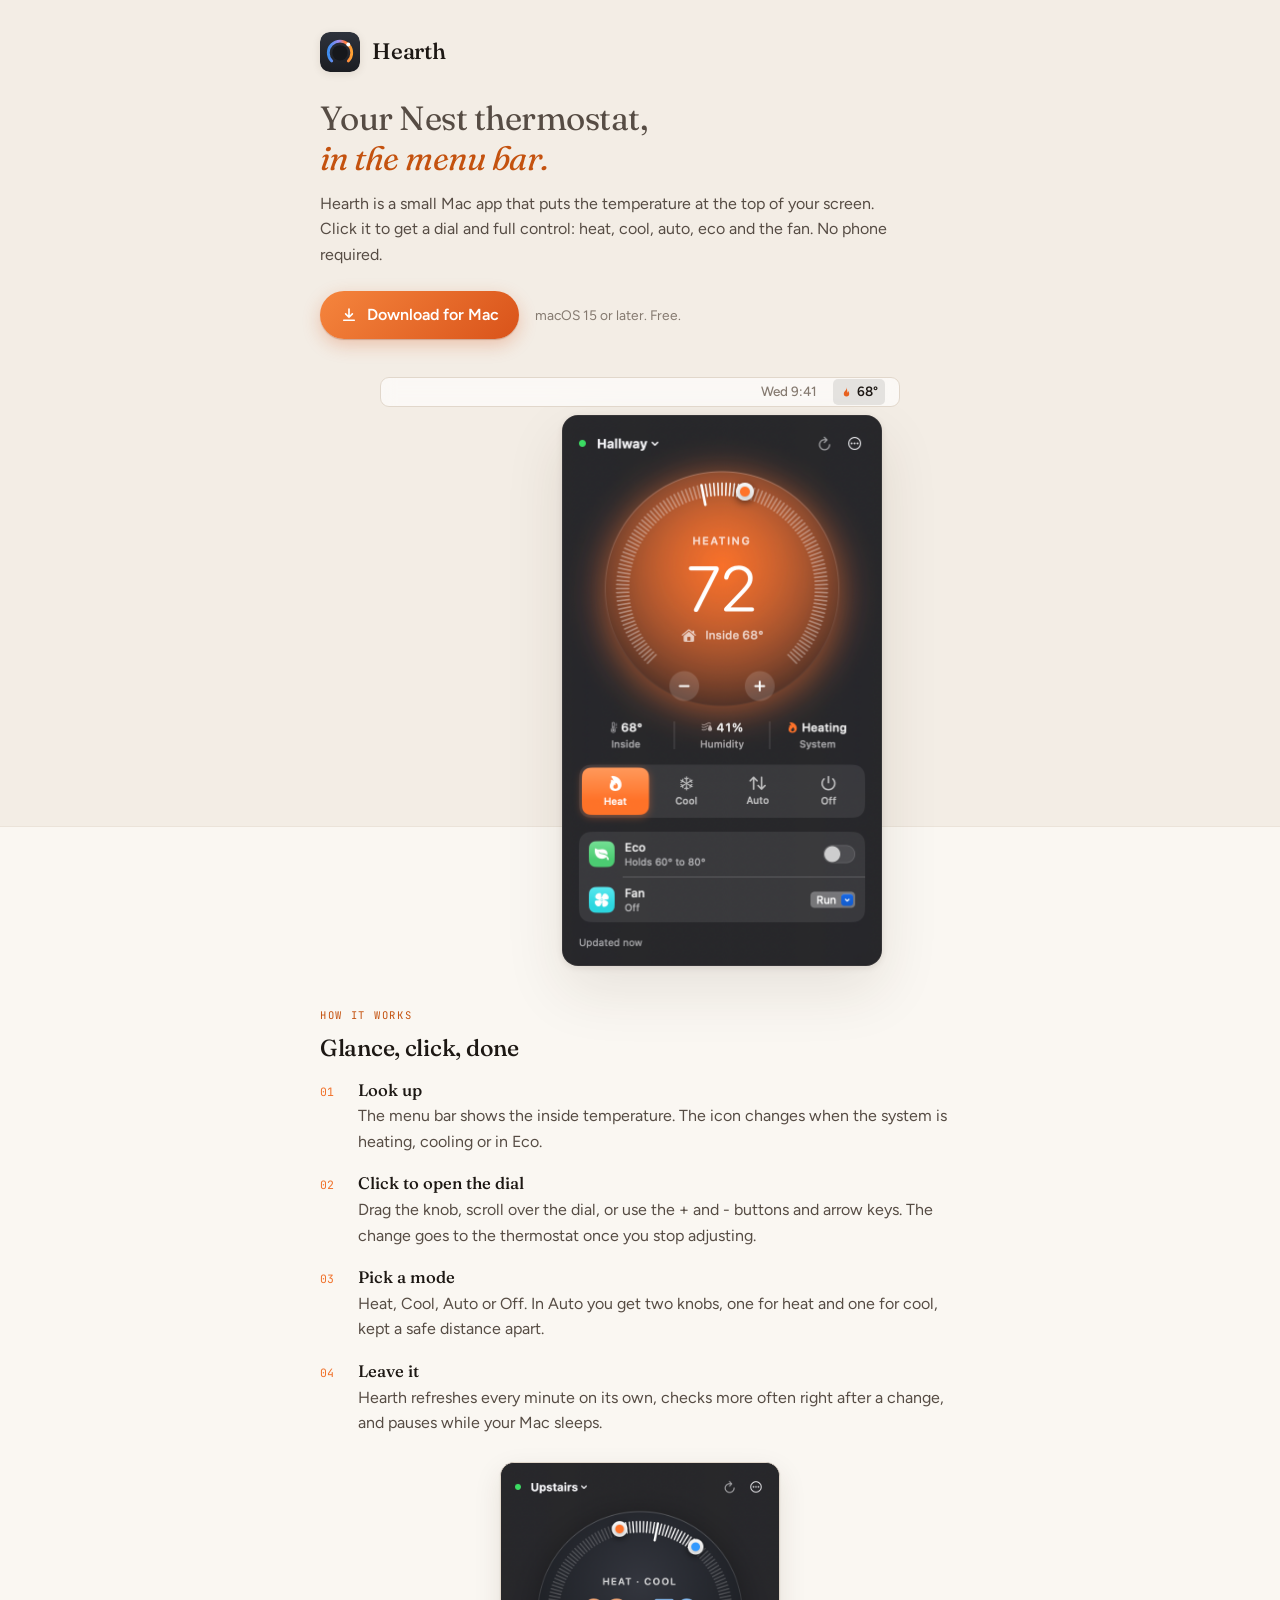
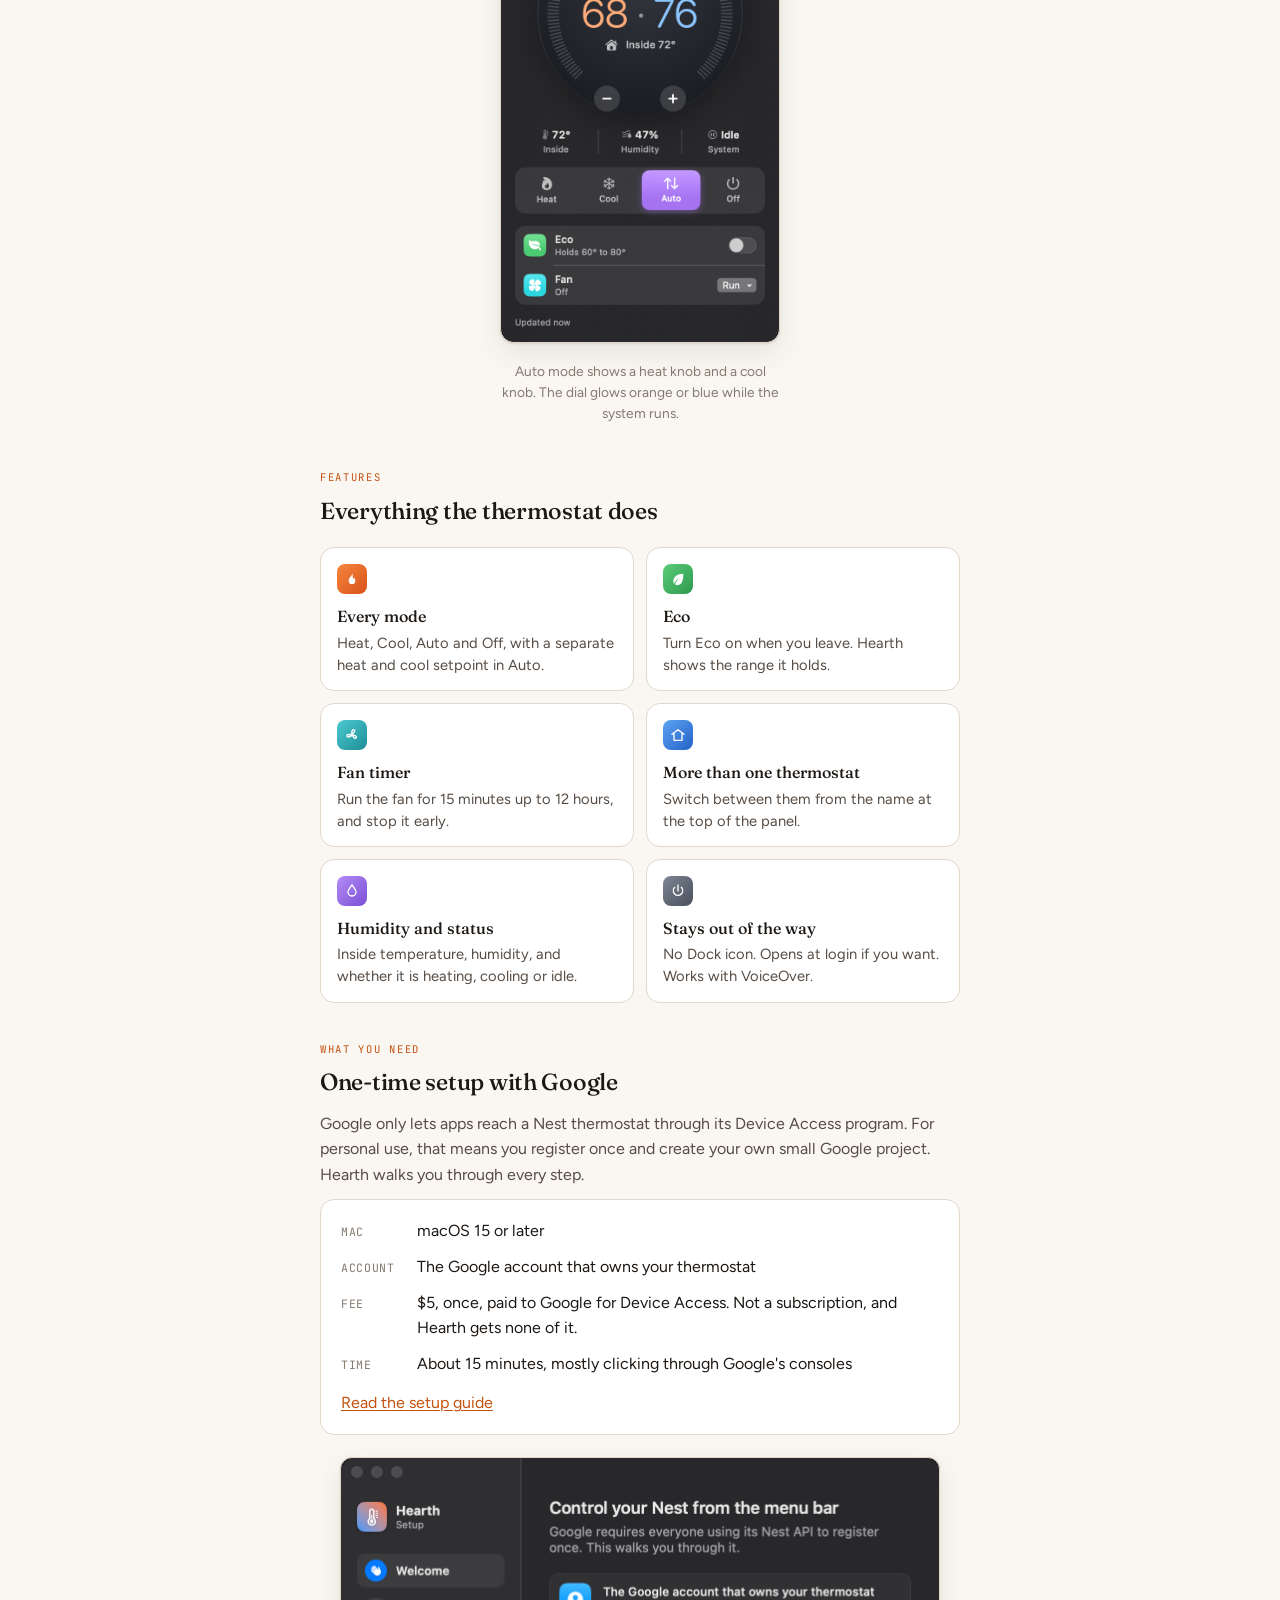
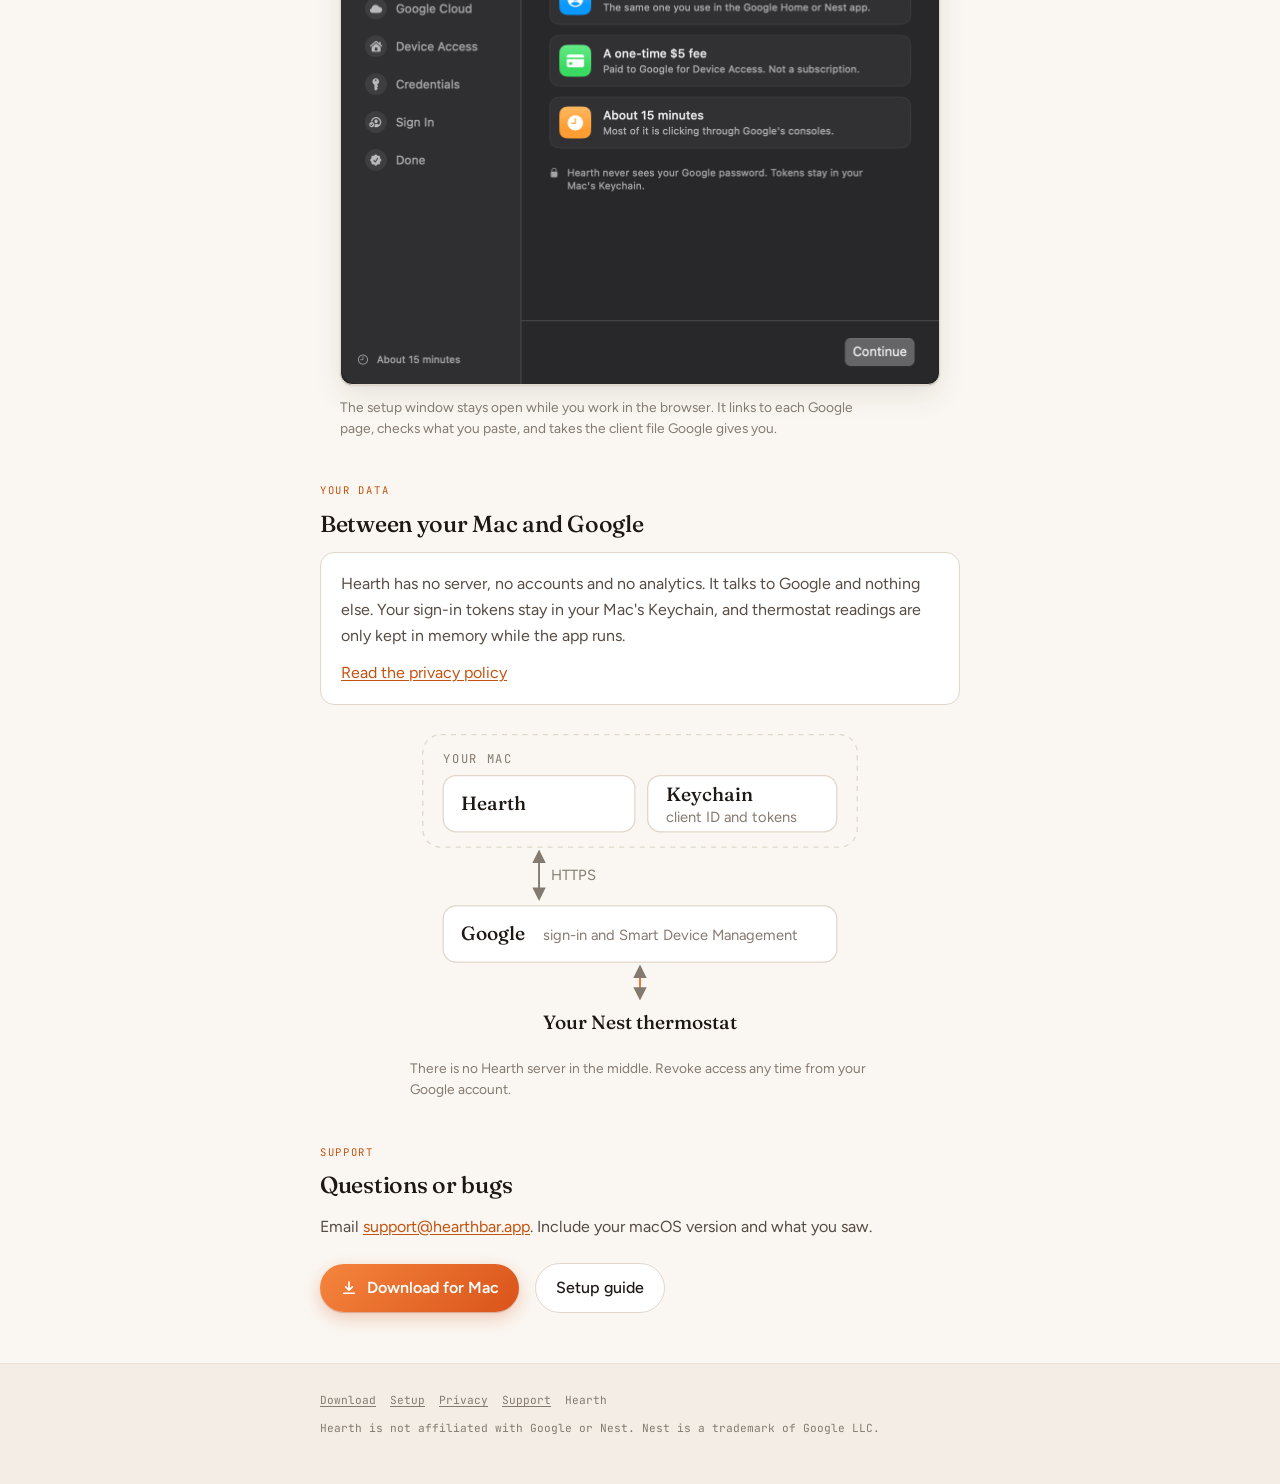
==== docs/index.html @ 0586a67e "Hearth: Mac menu bar app for Nest thermostats, plus hearthbar.app site - mac/: SwiftUI menu bar app " ====
<!doctype html>
<html lang="en">
<head>
<meta charset="utf-8">
<meta name="viewport" content="width=device-width, initial-scale=1">
<title>Hearth</title>
<meta name="description" content="A Mac menu bar app for your Nest thermostat. See the temperature at a glance and change it without picking up your phone.">
<link rel="icon" href="mark.svg">
<link rel="preconnect" href="https://fonts.gstatic.com" crossorigin>
<link rel="stylesheet" href="https://fonts.googleapis.com/css2?family=Fraunces:ital,opsz,wght@0,9..144,400;0,9..144,500;1,9..144,400&family=Figtree:wght@400;500;600&family=JetBrains+Mono:wght@400;500&display=swap">
<link rel="stylesheet" href="style.css">
</head>
<body>

<div class="wrap">
  <header class="top">
    <img class="mark" src="mark.svg" alt="">
    <div class="word">Hearth</div>
  </header>
  <p class="lede">Your Nest thermostat, <em>in the menu bar.</em></p>
  <p class="sub">Hearth is a small Mac app that puts the temperature at the top of your screen. Click it to get a dial and full control: heat, cool, auto, eco and the fan. No phone required.</p>
  <p class="get">
    <a class="button" href="https://github.com/hearthbar/hearth/releases/latest">
      <svg viewBox="0 0 24 24" fill="none" stroke="currentColor" stroke-width="2.2" stroke-linecap="round" stroke-linejoin="round" aria-hidden="true"><path d="M12 4v11m0 0-4.5-4.5M12 15l4.5-4.5M5 19h14"/></svg>
      Download for Mac
    </a>
    <span class="note">macOS 15 or later. Free.</span>
  </p>

  <div class="stage" aria-hidden="true">
    <div class="menubar">
      <span class="dim">Wed 9:41</span>
      <span class="item on">
        <svg viewBox="0 0 24 24" fill="#E8611F" aria-hidden="true"><path d="M12 2c1 3.2-.6 5-2.2 6.7C8.3 10.3 7 11.9 7 14.5a5 5 0 0 0 10 0c0-2.2-1-3.9-2.2-5.1.1 1.4-.4 2.6-1.4 3.1.4-3.3-.6-7.4-1.4-10.5Z"/></svg>
        68°
      </span>
    </div>
    <div class="panel">
      <img src="img/1-heating.png" width="640" height="1104" alt="">
    </div>
  </div>
</div>

<main>
  <div class="wrap">

    <section>
      <p class="eyebrow">How it works</p>
      <h2>Glance, click, done</h2>
      <ul class="steps">
        <li><span class="n">01</span><span><b>Look up</b>The menu bar shows the inside temperature. The icon changes when the system is heating, cooling or in Eco.</span></li>
        <li><span class="n">02</span><span><b>Click to open the dial</b>Drag the knob, scroll over the dial, or use the + and - buttons and arrow keys. The change goes to the thermostat once you stop adjusting.</span></li>
        <li><span class="n">03</span><span><b>Pick a mode</b>Heat, Cool, Auto or Off. In Auto you get two knobs, one for heat and one for cool, kept a safe distance apart.</span></li>
        <li><span class="n">04</span><span><b>Leave it</b>Hearth refreshes every minute on its own, checks more often right after a change, and pauses while your Mac sleeps.</span></li>
      </ul>

      <figure class="shots one">
        <div class="shot">
          <img src="img/2-auto.png" width="640" height="1104" loading="lazy" alt="The Upstairs thermostat in Auto mode. The dark dial has an orange heat knob at 68 and a blue cool knob at 76, with the inside temperature at 72 degrees. Below it: humidity 47 percent, mode buttons with Auto selected, an Eco switch and a Fan menu.">
        </div>
        <figcaption>Auto mode shows a heat knob and a cool knob. The dial glows orange or blue while the system runs.</figcaption>
      </figure>
    </section>

    <section>
      <p class="eyebrow">Features</p>
      <h2>Everything the thermostat does</h2>
      <div class="grid">
        <div class="tile">
          <div class="ic ember"><svg viewBox="0 0 24 24" fill="currentColor" aria-hidden="true"><path d="M12 2c1 3.2-.6 5-2.2 6.7C8.3 10.3 7 11.9 7 14.5a5 5 0 0 0 10 0c0-2.2-1-3.9-2.2-5.1.1 1.4-.4 2.6-1.4 3.1.4-3.3-.6-7.4-1.4-10.5Z"/></svg></div>
          <b>Every mode</b><span>Heat, Cool, Auto and Off, with a separate heat and cool setpoint in Auto.</span>
        </div>
        <div class="tile">
          <div class="ic leaf"><svg viewBox="0 0 24 24" fill="currentColor" aria-hidden="true"><path d="M20 4c-9 0-15 4.5-15 11.5 0 1.6.4 3 1 4.1C7.8 15 11 11.5 15.5 9.5 11.8 12 9 15.4 7.6 20.2 8.8 20.7 10 21 11.5 21 18 21 20 13 20 4Z"/></svg></div>
          <b>Eco</b><span>Turn Eco on when you leave. Hearth shows the range it holds.</span>
        </div>
        <div class="tile">
          <div class="ic teal"><svg viewBox="0 0 24 24" fill="none" stroke="currentColor" stroke-width="2" stroke-linecap="round" aria-hidden="true"><circle cx="12" cy="12" r="1.6" fill="currentColor"/><path d="M12 10.4c-1-3.4.2-6.4 2.6-6.4 2.3 0 2.5 3.4-2.6 6.4Zm1.4 2.4c3.4-.8 6 1.1 4.9 3.2-1.1 2-4.1.7-4.9-3.2Zm-2.8 0c-2.4 2.6-5.6 3-6.2.8-.6-2.3 2.4-3.6 6.2-.8Z"/></svg></div>
          <b>Fan timer</b><span>Run the fan for 15 minutes up to 12 hours, and stop it early.</span>
        </div>
        <div class="tile">
          <div class="ic cool"><svg viewBox="0 0 24 24" fill="none" stroke="currentColor" stroke-width="2" stroke-linecap="round" stroke-linejoin="round" aria-hidden="true"><path d="M3 11 12 4l9 7M6 9.5V20h12V9.5"/></svg></div>
          <b>More than one thermostat</b><span>Switch between them from the name at the top of the panel.</span>
        </div>
        <div class="tile">
          <div class="ic plum"><svg viewBox="0 0 24 24" fill="none" stroke="currentColor" stroke-width="2" stroke-linecap="round" aria-hidden="true"><path d="M12 3c3 4 6 7.2 6 10.5a6 6 0 0 1-12 0C6 10.2 9 7 12 3Z"/></svg></div>
          <b>Humidity and status</b><span>Inside temperature, humidity, and whether it is heating, cooling or idle.</span>
        </div>
        <div class="tile">
          <div class="ic slate"><svg viewBox="0 0 24 24" fill="none" stroke="currentColor" stroke-width="2" stroke-linecap="round" stroke-linejoin="round" aria-hidden="true"><path d="M12 3v9M7 6.5a7 7 0 1 0 10 0"/></svg></div>
          <b>Stays out of the way</b><span>No Dock icon. Opens at login if you want. Works with VoiceOver.</span>
        </div>
      </div>
    </section>

    <section>
      <p class="eyebrow">What you need</p>
      <h2>One-time setup with Google</h2>
      <p>Google only lets apps reach a Nest thermostat through its Device Access program. For personal use, that means you register once and create your own small Google project. Hearth walks you through every step.</p>
      <div class="card">
        <ul class="needs">
          <li><span class="k">MAC</span><span class="v">macOS 15 or later</span></li>
          <li><span class="k">ACCOUNT</span><span class="v">The Google account that owns your thermostat</span></li>
          <li><span class="k">FEE</span><span class="v">$5, once, paid to Google for Device Access. Not a subscription, and Hearth gets none of it.</span></li>
          <li><span class="k">TIME</span><span class="v">About 15 minutes, mostly clicking through Google's consoles</span></li>
        </ul>
        <p><a href="setup.html">Read the setup guide</a></p>
      </div>
      <figure class="wide">
        <div class="shot">
          <img src="img/3-setup.png" width="1200" height="1056" loading="lazy" alt="Hearth's setup window. A sidebar lists six steps: Welcome, Google Cloud, Device Access, Credentials, Sign In and Done. The Welcome page lists what you need: the Google account that owns your thermostat, a one-time $5 fee, and about 15 minutes.">
        </div>
        <figcaption>The setup window stays open while you work in the browser. It links to each Google page, checks what you paste, and takes the client file Google gives you.</figcaption>
      </figure>
    </section>

    <section>
      <p class="eyebrow">Your data</p>
      <h2>Between your Mac and Google</h2>
      <div class="card">
        <p>Hearth has no server, no accounts and no analytics. It talks to Google and nothing else. Your sign-in tokens stay in your Mac's Keychain, and thermostat readings are only kept in memory while the app runs.</p>
        <p><a href="privacy.html">Read the privacy policy</a></p>
      </div>

      <figure class="fig">
        <svg class="dg" viewBox="0 0 360 250" role="img" aria-labelledby="dg-data-t dg-data-d">
          <title id="dg-data-t">Where Hearth's data goes</title>
          <desc id="dg-data-d">On your Mac, Hearth keeps your Google credentials and tokens in the Keychain. It talks directly to Google: Google sign-in and the Smart Device Management API. Google talks to your Nest thermostat. There is no Hearth server in between.</desc>
          <defs><marker id="ah" viewBox="0 0 10 10" refX="8" refY="5" markerWidth="7" markerHeight="7" orient="auto-start-reverse"><path class="head" d="M0 0 L10 5 L0 10 z"/></marker></defs>
          <rect class="zone" x="10" y="6" width="340" height="88" rx="14"/>
          <text class="mono" x="26" y="28">YOUR MAC</text>
          <rect class="box" x="26" y="38" width="150" height="44" rx="10"/>
          <text class="serif ink" x="40" y="65">Hearth</text>
          <rect class="box" x="186" y="38" width="148" height="44" rx="10"/>
          <text class="serif ink" x="200" y="58">Keychain</text>
          <text class="sm" x="200" y="74">client ID and tokens</text>
          <path class="arrow" d="M101 98 V134" marker-start="url(#ah)" marker-end="url(#ah)"/>
          <text class="sm" x="110" y="120">HTTPS</text>
          <rect class="box" x="26" y="140" width="308" height="44" rx="10"/>
          <text class="serif ink" x="40" y="167">Google</text>
          <text class="sm" x="104" y="167">sign-in and Smart Device Management</text>
          <path class="arrow ember" d="M180 188 V212" marker-start="url(#ah)" marker-end="url(#ah)"/>
          <text class="serif ink" x="180" y="236" text-anchor="middle">Your Nest thermostat</text>
        </svg>
        <figcaption>There is no Hearth server in the middle. Revoke access any time from your Google account.</figcaption>
      </figure>
    </section>

    <section>
      <p class="eyebrow">Support</p>
      <h2>Questions or bugs</h2>
      <p>Email <a href="mailto:support@hearthbar.app">support@hearthbar.app</a>. Include your macOS version and what you saw.</p>
      <p class="get">
        <a class="button" href="https://github.com/hearthbar/hearth/releases/latest">
          <svg viewBox="0 0 24 24" fill="none" stroke="currentColor" stroke-width="2.2" stroke-linecap="round" stroke-linejoin="round" aria-hidden="true"><path d="M12 4v11m0 0-4.5-4.5M12 15l4.5-4.5M5 19h14"/></svg>
          Download for Mac
        </a>
        <a class="button quiet" href="setup.html">Setup guide</a>
      </p>
    </section>

  </div>
</main>

<div class="wrap">
  <footer>
    <div class="links">
      <a href="https://github.com/hearthbar/hearth/releases/latest">Download</a>
      <a href="setup.html">Setup</a>
      <a href="privacy.html">Privacy</a>
      <a href="mailto:support@hearthbar.app">Support</a>
      <span>Hearth</span>
    </div>
    <p>Hearth is not affiliated with Google or Nest. Nest is a trademark of Google LLC.</p>
  </footer>
</div>

</body>
</html>
---- docs/style.css ----
:root{
  --ground:#F3EDE5; --surface:#FAF7F2; --raise:#FFFFFF;
  --ink:#1D1814; --ink2:#564C44; --ink3:#857A70;
  --line:#E1D7CB; --hair:#EBE3D9;
  --accent:#C4520F; --ember:#F0712A; --cool:#2E7CD6;
  --face:#1C1E23; --faceink:#F4F1EC;
  --shadow:rgb(60 36 18 / .10);
  --serif:"Fraunces",Iowan Old Style,Georgia,serif;
  --sans:"Figtree","Helvetica Neue",Arial,sans-serif;
  --mono:"JetBrains Mono",ui-monospace,SFMono-Regular,Menlo,monospace;
}
@media (prefers-color-scheme:dark){
  :root:not([data-theme="light"]){
    --ground:#110F0E; --surface:#191615; --raise:#221E1C;
    --ink:#F3EEE8; --ink2:#BCB2A8; --ink3:#8A8178;
    --line:#352F2B; --hair:#2A2522;
    --accent:#FF8A4C; --ember:#FF8A4C; --cool:#5BA3F2;
    --face:#26292F; --faceink:#F4F1EC;
    --shadow:rgb(0 0 0 / .45);
  }
}
:root[data-theme="dark"]{
  --ground:#110F0E; --surface:#191615; --raise:#221E1C;
  --ink:#F3EEE8; --ink2:#BCB2A8; --ink3:#8A8178;
  --line:#352F2B; --hair:#2A2522;
  --accent:#FF8A4C; --ember:#FF8A4C; --cool:#5BA3F2;
  --face:#26292F; --faceink:#F4F1EC;
  --shadow:rgb(0 0 0 / .45);
}
*{box-sizing:border-box}
html{-webkit-text-size-adjust:100%}
body{margin:0;background:var(--ground);color:var(--ink);font-family:var(--sans);line-height:1.6;overflow-x:hidden}
img{max-width:100%}
.wrap{max-width:680px;margin-inline:auto;padding-inline:20px}

/* Header and hero */
header.top{display:flex;align-items:center;gap:12px;padding-block:32px 26px}
.mark{width:40px;height:40px;flex:none;border-radius:10px;box-shadow:0 2px 8px var(--shadow)}
.word{font-family:var(--serif);font-size:1.4rem;font-weight:500;letter-spacing:-.01em}
.word a{color:inherit;text-decoration:none}
.lede{font-family:var(--serif);font-weight:400;font-size:clamp(1.55rem,5vw,2.1rem);line-height:1.2;
  letter-spacing:-.015em;text-wrap:balance;margin:0 0 12px;max-width:20ch}
.lede em{font-style:italic;color:var(--accent)}
.sub{margin:0;color:var(--ink2);max-width:58ch}
.get{margin:24px 0 0;display:flex;flex-wrap:wrap;align-items:center;gap:10px 16px}
.button{display:inline-flex;align-items:center;gap:9px;padding:11px 20px;border-radius:999px;
  background:linear-gradient(135deg,#F5853D,#D9531A);color:#fff;font-weight:600;text-decoration:none;
  box-shadow:0 1px 1px rgb(120 40 0 / .25),0 6px 18px rgb(217 83 26 / .28)}
.button:hover{filter:brightness(1.05)}
.button svg{width:18px;height:18px}
.button.quiet{background:var(--raise);color:var(--ink);border:1px solid var(--line);box-shadow:none;font-weight:500}
.note{font-size:.86rem;color:var(--ink3)}

/* Menu bar mock with the popover hanging from it */
.stage{margin:38px auto 0;max-width:520px;position:relative;z-index:1}
.menubar{height:30px;border-radius:9px;background:rgb(255 255 255 / .62);border:1px solid var(--line);
  backdrop-filter:blur(8px);display:flex;align-items:center;justify-content:flex-end;gap:16px;
  padding-inline:14px;font-size:.84rem;font-weight:600;color:var(--ink)}
.menubar .dim{color:var(--ink3);font-weight:500}
.menubar .item{display:inline-flex;align-items:center;gap:4px;padding:2px 7px;border-radius:5px}
.menubar .item.on{background:rgb(0 0 0 / .09)}
.menubar svg{width:13px;height:13px}
.panel{width:min(320px,82%);margin:8px 18px 0 auto;border-radius:16px;overflow:hidden;
  border:1px solid rgb(255 255 255 / .08);background:#252426;
  box-shadow:0 2px 6px var(--shadow),0 24px 60px var(--shadow)}
.panel img{display:block;width:100%;height:auto}
@media (prefers-color-scheme:dark){
  :root:not([data-theme="light"]) .menubar{background:rgb(40 36 34 / .7)}
  :root:not([data-theme="light"]) .menubar .item.on{background:rgb(255 255 255 / .12)}
}
:root[data-theme="dark"] .menubar{background:rgb(40 36 34 / .7)}
:root[data-theme="dark"] .menubar .item.on{background:rgb(255 255 255 / .12)}

/* Body */
main{background:var(--surface);border-block:1px solid var(--hair);padding-block:44px 50px;margin-top:-140px;padding-top:180px}
section{padding-block:0 38px}
section:last-child{padding-bottom:0}
h2{font-family:var(--serif);font-weight:500;font-size:1.45rem;letter-spacing:-.012em;margin:0 0 10px;text-wrap:balance}
h3{font-family:var(--serif);font-weight:500;font-size:1.06rem;margin:24px 0 4px}
p{margin:0 0 12px;color:var(--ink2);max-width:64ch}
.eyebrow{font-family:var(--mono);font-size:.66rem;letter-spacing:.16em;text-transform:uppercase;color:var(--accent);margin:0 0 6px}
ul,ol{margin:0 0 12px;padding-left:20px;color:var(--ink2);max-width:64ch}
li{margin-bottom:6px}
a{color:var(--accent);text-underline-offset:2px}
code{font-family:var(--mono);font-size:.84em;background:var(--raise);border:1px solid var(--hair);border-radius:5px;padding:1px 5px;overflow-wrap:anywhere}

.steps{list-style:none;padding:0;margin:0;display:grid;gap:16px}
.steps li{display:grid;grid-template-columns:26px 1fr;gap:12px;margin:0;align-items:baseline}
.steps .n{font-family:var(--mono);font-size:.72rem;color:var(--ember)}
.steps b{font-family:var(--serif);font-weight:500;font-size:1.04rem;color:var(--ink);display:block}

.grid{display:grid;grid-template-columns:repeat(2,minmax(0,1fr));gap:12px;margin:18px 0 0}
.tile{background:var(--raise);border:1px solid var(--line);border-radius:14px;padding:16px 16px 14px}
.tile .ic{width:30px;height:30px;border-radius:8px;display:grid;place-items:center;margin-bottom:10px;color:#fff}
.tile .ic svg{width:16px;height:16px}
.tile b{display:block;font-family:var(--serif);font-weight:500;color:var(--ink);margin-bottom:2px}
.tile span{font-size:.92rem;color:var(--ink2);line-height:1.5;display:block}
.ic.ember{background:linear-gradient(135deg,#F5853D,#D9531A)}
.ic.cool{background:linear-gradient(135deg,#5BA3F2,#2462C7)}
.ic.leaf{background:linear-gradient(135deg,#5CCB78,#2E9A4F)}
.ic.teal{background:linear-gradient(135deg,#4CC9CF,#1F8E99)}
.ic.plum{background:linear-gradient(135deg,#B48CF5,#7A4FD6)}
.ic.slate{background:linear-gradient(135deg,#7D8594,#4A505C)}

.card{background:var(--raise);border:1px solid var(--line);border-radius:14px;padding:18px 20px}
.card p:last-child,.card ul:last-child{margin-bottom:0}
.needs{list-style:none;padding:0;margin:0 0 14px;display:grid;gap:10px}
.needs li{display:grid;grid-template-columns:auto 1fr;gap:4px 14px;align-items:baseline;margin:0}
.needs .k{font-family:var(--mono);font-size:.72rem;letter-spacing:.06em;color:var(--ink3);min-width:62px}
.needs .v{color:var(--ink)}

figure{margin:0}
figcaption{font-size:.86rem;line-height:1.5;color:var(--ink3);margin-top:12px;max-width:60ch}
.shots{display:grid;grid-template-columns:repeat(2,minmax(0,1fr));gap:18px;max-width:520px;margin:26px auto 8px}
.shots.one{grid-template-columns:minmax(0,1fr);max-width:280px}
.shots figcaption{grid-column:1/-1;margin-top:0;text-align:center;margin-inline:auto}
.shot{border-radius:14px;overflow:hidden;background:#252426;border:1px solid var(--line);
  box-shadow:0 1px 2px var(--shadow),0 10px 28px var(--shadow)}
.shot img{display:block;width:100%;height:auto}
.wide{max-width:600px;margin:22px auto 6px}
.wide .shot{border-radius:12px}

.fig{margin:22px auto 6px;max-width:460px}
.fig svg{display:block;width:100%;height:auto}
.dg{font-family:var(--sans);font-size:13px}
.dg text{fill:var(--ink2)}
.dg .ink{fill:var(--ink)}
.dg .serif{font-family:var(--serif);font-size:15px;font-weight:500}
.dg .sm{font-size:11.5px;fill:var(--ink3)}
.dg .mono{font-family:var(--mono);font-size:9.5px;letter-spacing:.14em;fill:var(--ink3)}
.dg .box{fill:var(--raise);stroke:var(--line)}
.dg .zone{fill:none;stroke:var(--line);stroke-dasharray:4 4}
.dg .arrow{fill:none;stroke:var(--ink3);stroke-width:1.5}
.dg .arrow.ember{stroke:var(--ember)}
.dg .head{fill:var(--ink3)}
.dg .acc{fill:var(--accent)}

/* Setup guide */
.guide{counter-reset:step;list-style:none;padding:0;margin:0;display:grid;gap:14px}
.guide > li{counter-increment:step;background:var(--raise);border:1px solid var(--line);border-radius:14px;
  padding:16px 18px 6px 58px;position:relative;margin:0}
.guide > li::before{content:counter(step);position:absolute;left:18px;top:15px;width:26px;height:26px;border-radius:50%;
  display:grid;place-items:center;font-family:var(--mono);font-size:.78rem;font-weight:500;color:#fff;
  background:linear-gradient(135deg,#F5853D,#D9531A)}
.guide h3{margin:0 0 6px}
.guide p,.guide ul{font-size:.96rem}
.tip{border-left:3px solid var(--cool);background:var(--raise);border-radius:0 12px 12px 0;padding:14px 18px;margin:18px 0}
.tip p:last-child{margin-bottom:0}
.tip b{color:var(--ink)}

footer{padding-block:28px 46px;font-family:var(--mono);font-size:.7rem;color:var(--ink3)}
footer .links{display:flex;flex-wrap:wrap;gap:14px;align-items:center;margin-bottom:10px}
footer a{color:var(--ink3)}
footer p{font-size:.7rem;color:var(--ink3);margin:0;max-width:none}
.updated{font-family:var(--mono);font-size:.7rem;color:var(--ink3);margin:0 0 26px}

@media (max-width:520px){
  .grid{grid-template-columns:minmax(0,1fr)}
  .shots{gap:12px}
  .guide > li{padding-left:50px}
  .guide > li::before{left:14px}
  main{margin-top:-110px;padding-top:150px}
}
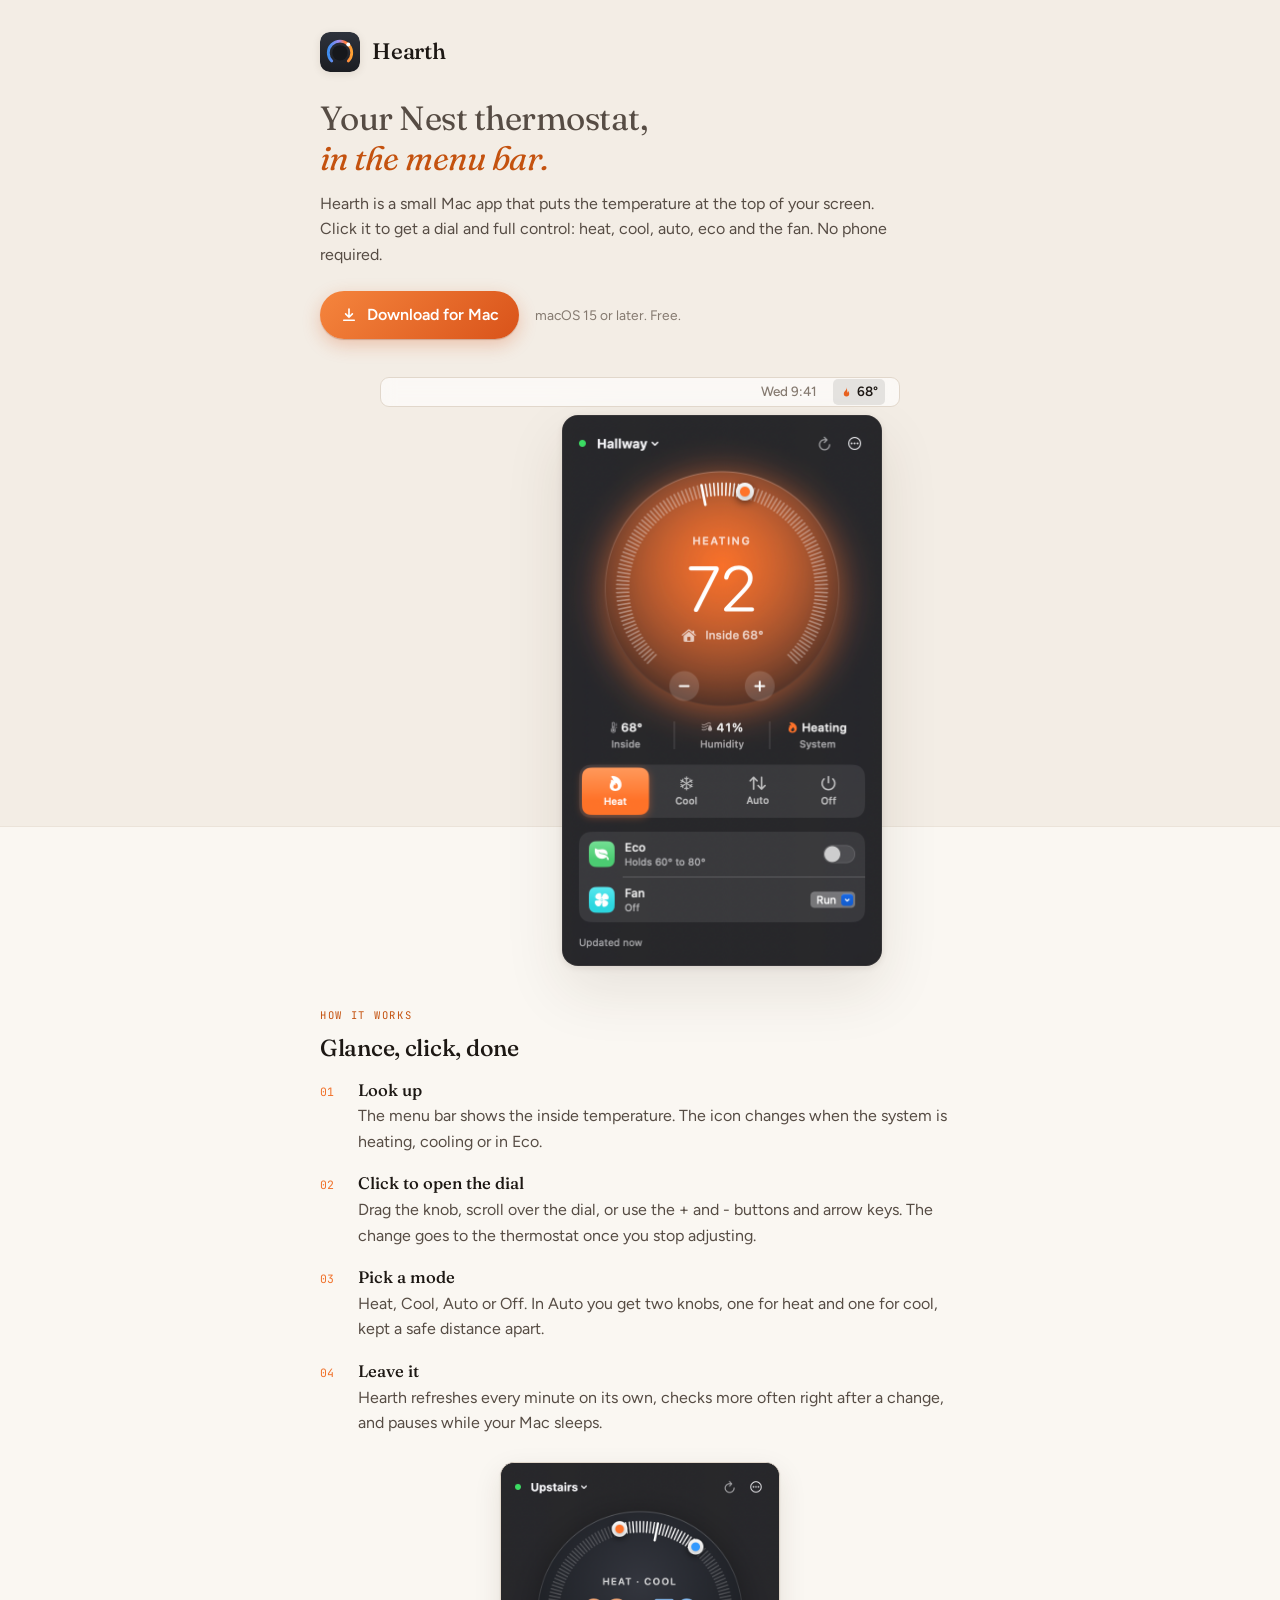
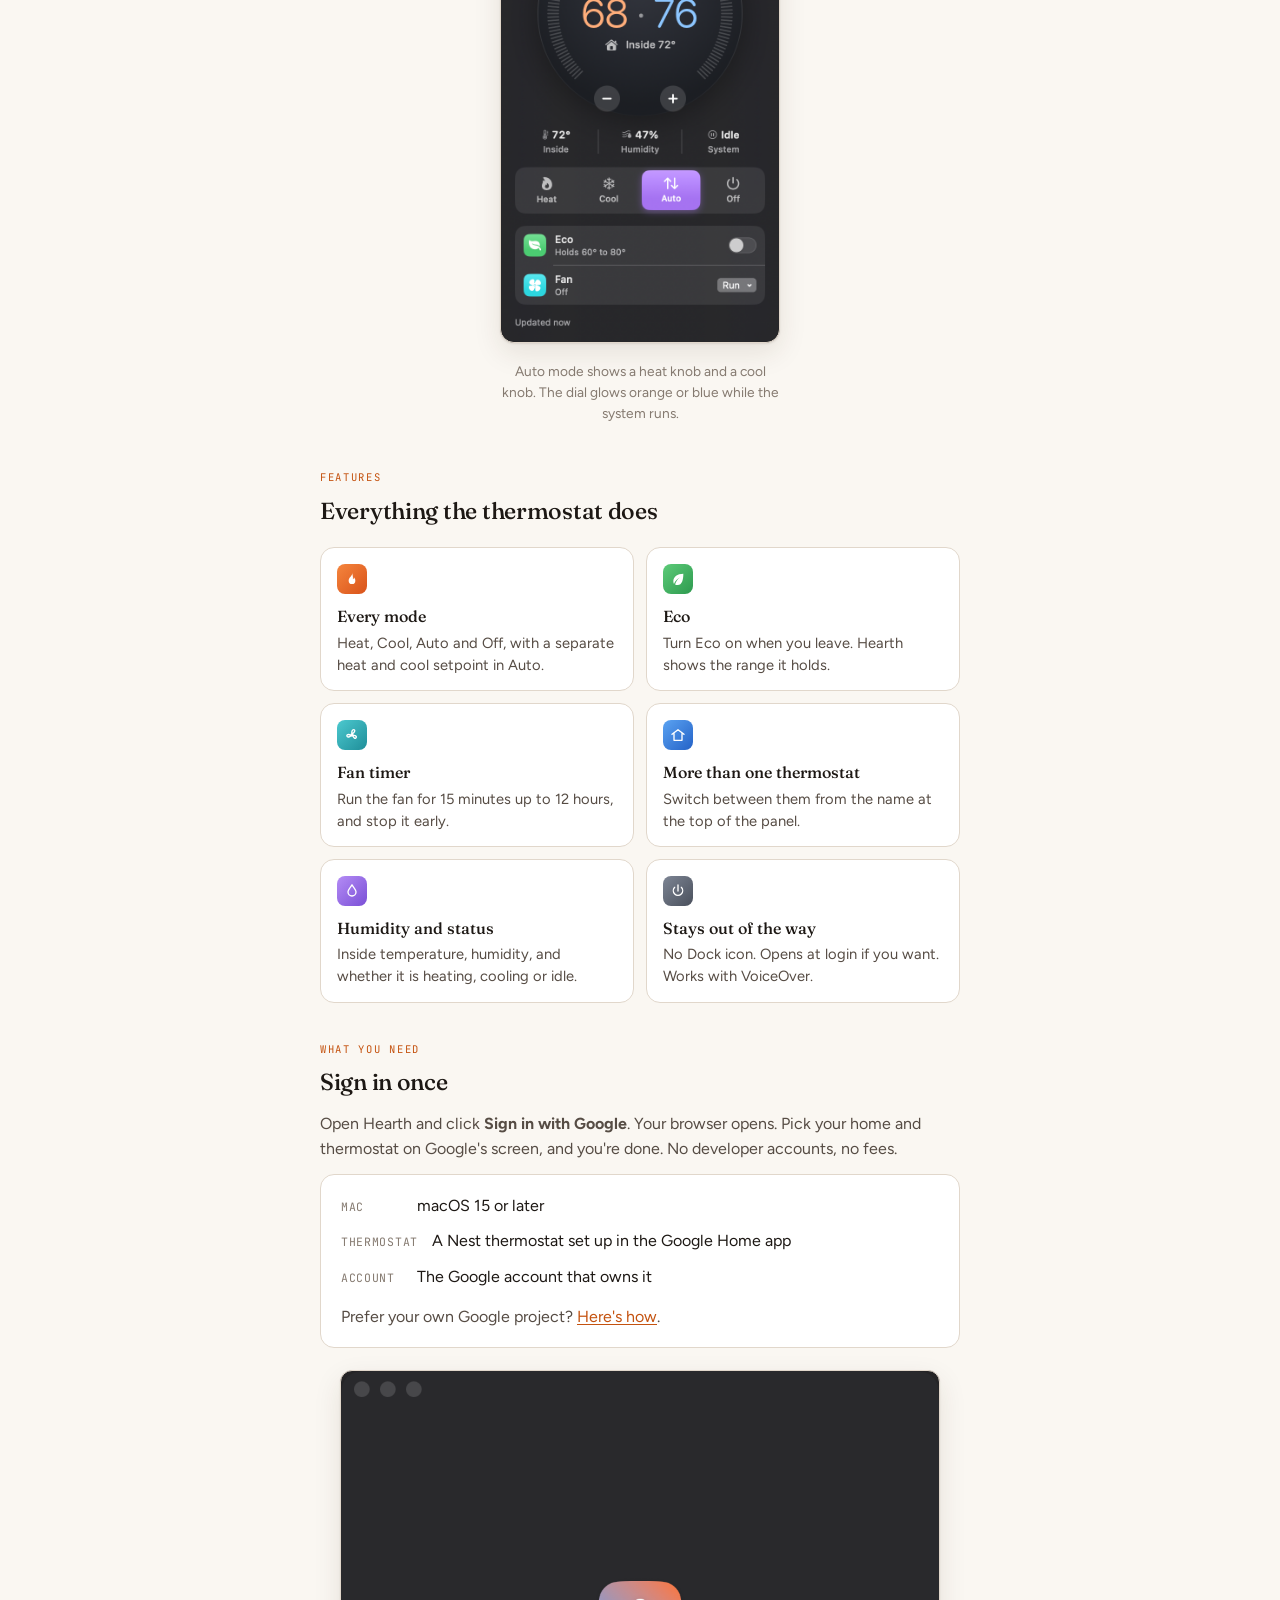
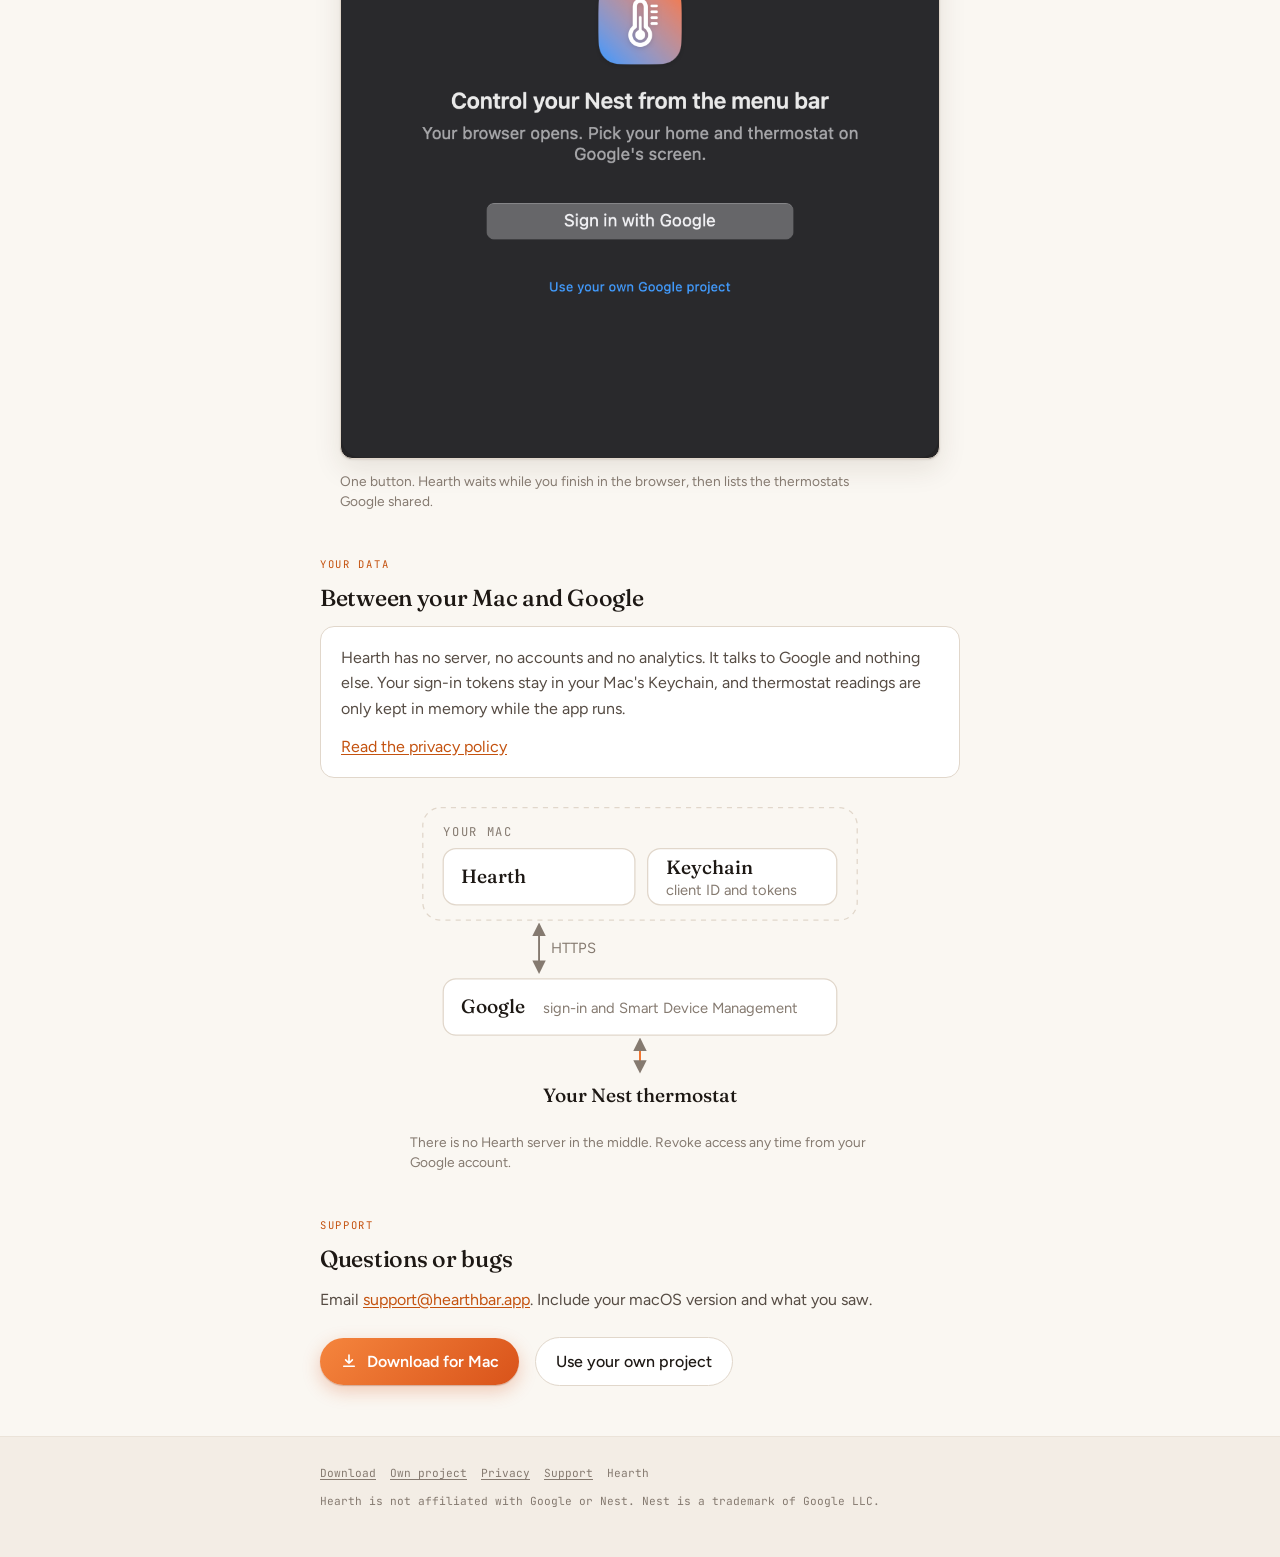
==== commit d47b5c94: "Simplify sign-in to one click with built-in credentials The setup window is now a single screen: Sig" ====
--- a/docs/index.html
+++ b/docs/index.html
@@ -95,22 +95,21 @@
 
     <section>
       <p class="eyebrow">What you need</p>
-      <h2>One-time setup with Google</h2>
-      <p>Google only lets apps reach a Nest thermostat through its Device Access program. For personal use, that means you register once and create your own small Google project. Hearth walks you through every step.</p>
+      <h2>Sign in once</h2>
+      <p>Open Hearth and click <b>Sign in with Google</b>. Your browser opens. Pick your home and thermostat on Google's screen, and you're done. No developer accounts, no fees.</p>
       <div class="card">
         <ul class="needs">
           <li><span class="k">MAC</span><span class="v">macOS 15 or later</span></li>
-          <li><span class="k">ACCOUNT</span><span class="v">The Google account that owns your thermostat</span></li>
-          <li><span class="k">FEE</span><span class="v">$5, once, paid to Google for Device Access. Not a subscription, and Hearth gets none of it.</span></li>
-          <li><span class="k">TIME</span><span class="v">About 15 minutes, mostly clicking through Google's consoles</span></li>
+          <li><span class="k">THERMOSTAT</span><span class="v">A Nest thermostat set up in the Google Home app</span></li>
+          <li><span class="k">ACCOUNT</span><span class="v">The Google account that owns it</span></li>
         </ul>
-        <p><a href="setup.html">Read the setup guide</a></p>
+        <p>Prefer your own Google project? <a href="setup.html">Here's how</a>.</p>
       </div>
       <figure class="wide">
         <div class="shot">
-          <img src="img/3-setup.png" width="1200" height="1056" loading="lazy" alt="Hearth's setup window. A sidebar lists six steps: Welcome, Google Cloud, Device Access, Credentials, Sign In and Done. The Welcome page lists what you need: the Google account that owns your thermostat, a one-time $5 fee, and about 15 minutes.">
+          <img src="img/3-setup.png" width="920" height="1056" loading="lazy" alt="Hearth's sign-in window. The app icon, the line Control your Nest from the menu bar, a Sign in with Google button, and a link to use your own Google project.">
         </div>
-        <figcaption>The setup window stays open while you work in the browser. It links to each Google page, checks what you paste, and takes the client file Google gives you.</figcaption>
+        <figcaption>One button. Hearth waits while you finish in the browser, then lists the thermostats Google shared.</figcaption>
       </figure>
     </section>
 
@@ -155,7 +154,7 @@
           <svg viewBox="0 0 24 24" fill="none" stroke="currentColor" stroke-width="2.2" stroke-linecap="round" stroke-linejoin="round" aria-hidden="true"><path d="M12 4v11m0 0-4.5-4.5M12 15l4.5-4.5M5 19h14"/></svg>
           Download for Mac
         </a>
-        <a class="button quiet" href="setup.html">Setup guide</a>
+        <a class="button quiet" href="setup.html">Use your own project</a>
       </p>
     </section>
 
@@ -166,7 +165,7 @@
   <footer>
     <div class="links">
       <a href="https://github.com/hearthbar/hearth/releases/latest">Download</a>
-      <a href="setup.html">Setup</a>
+      <a href="setup.html">Own project</a>
       <a href="privacy.html">Privacy</a>
       <a href="mailto:support@hearthbar.app">Support</a>
       <span>Hearth</span>
